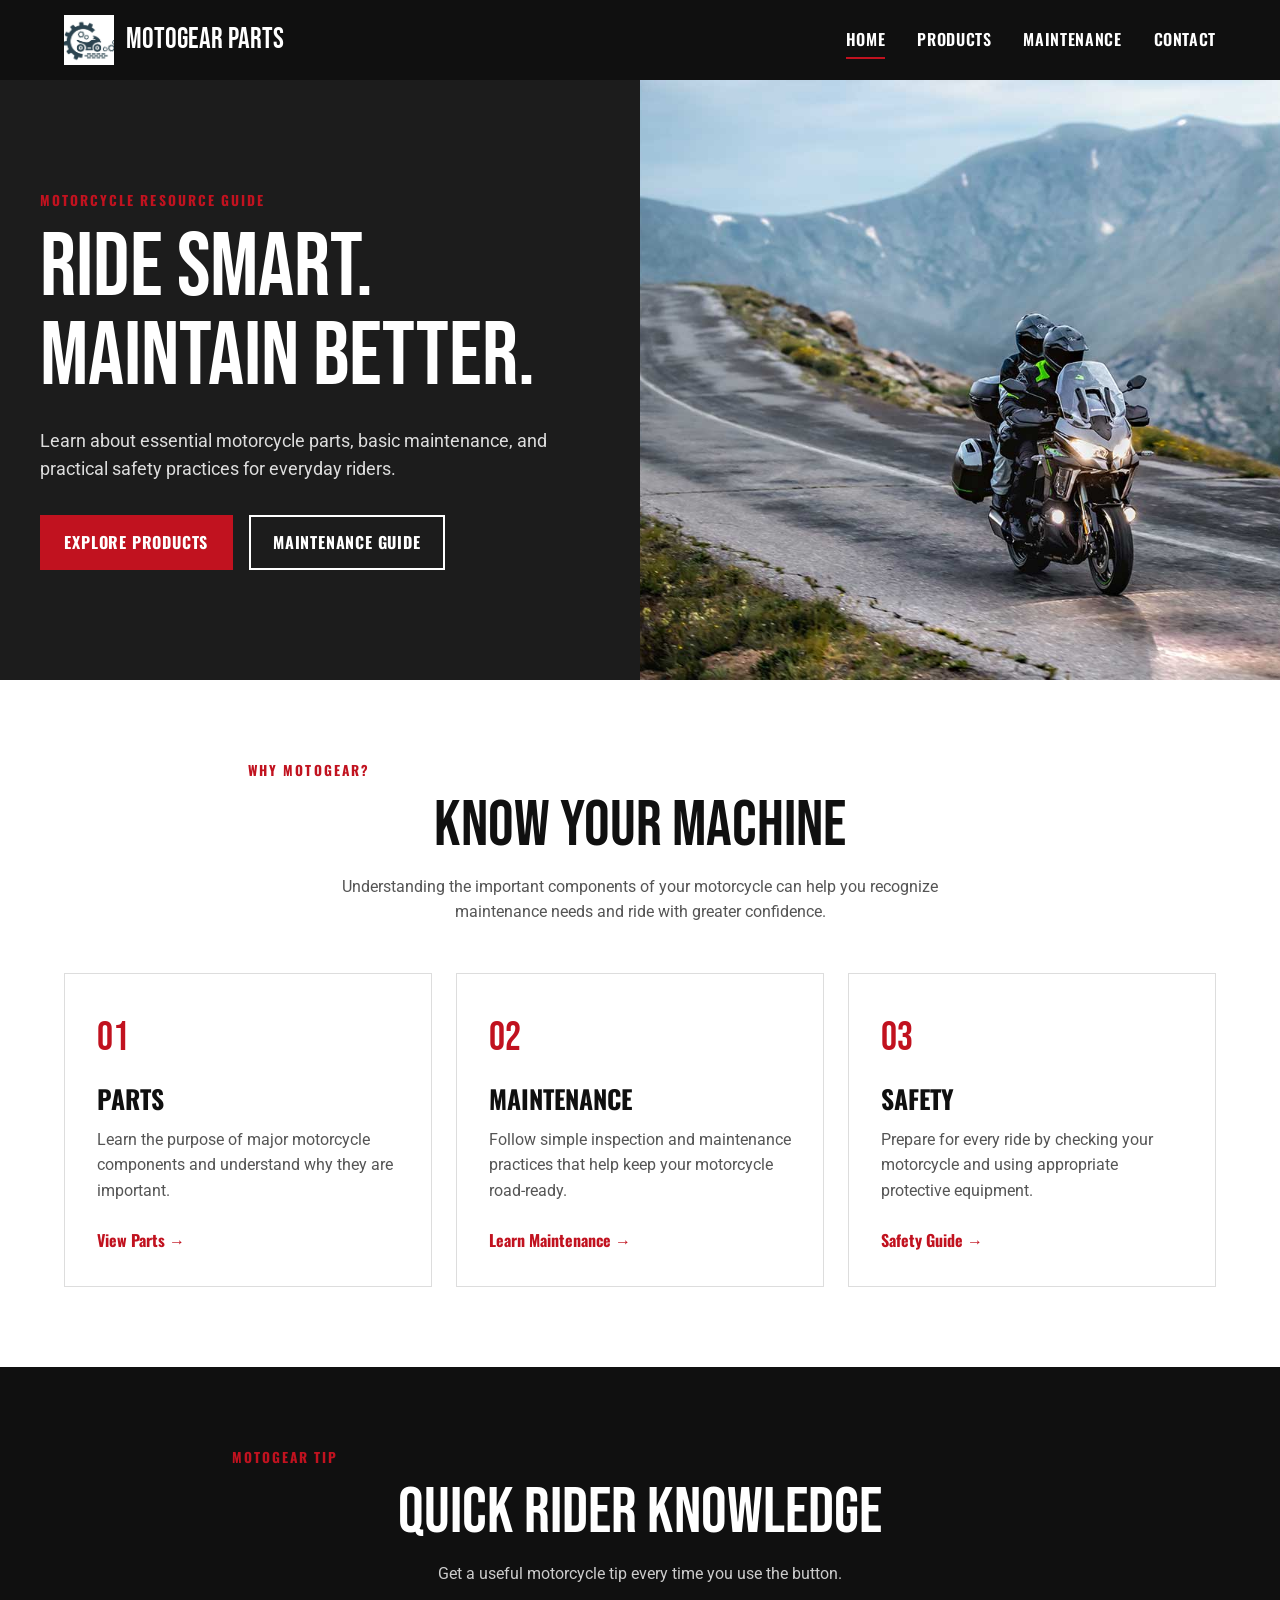
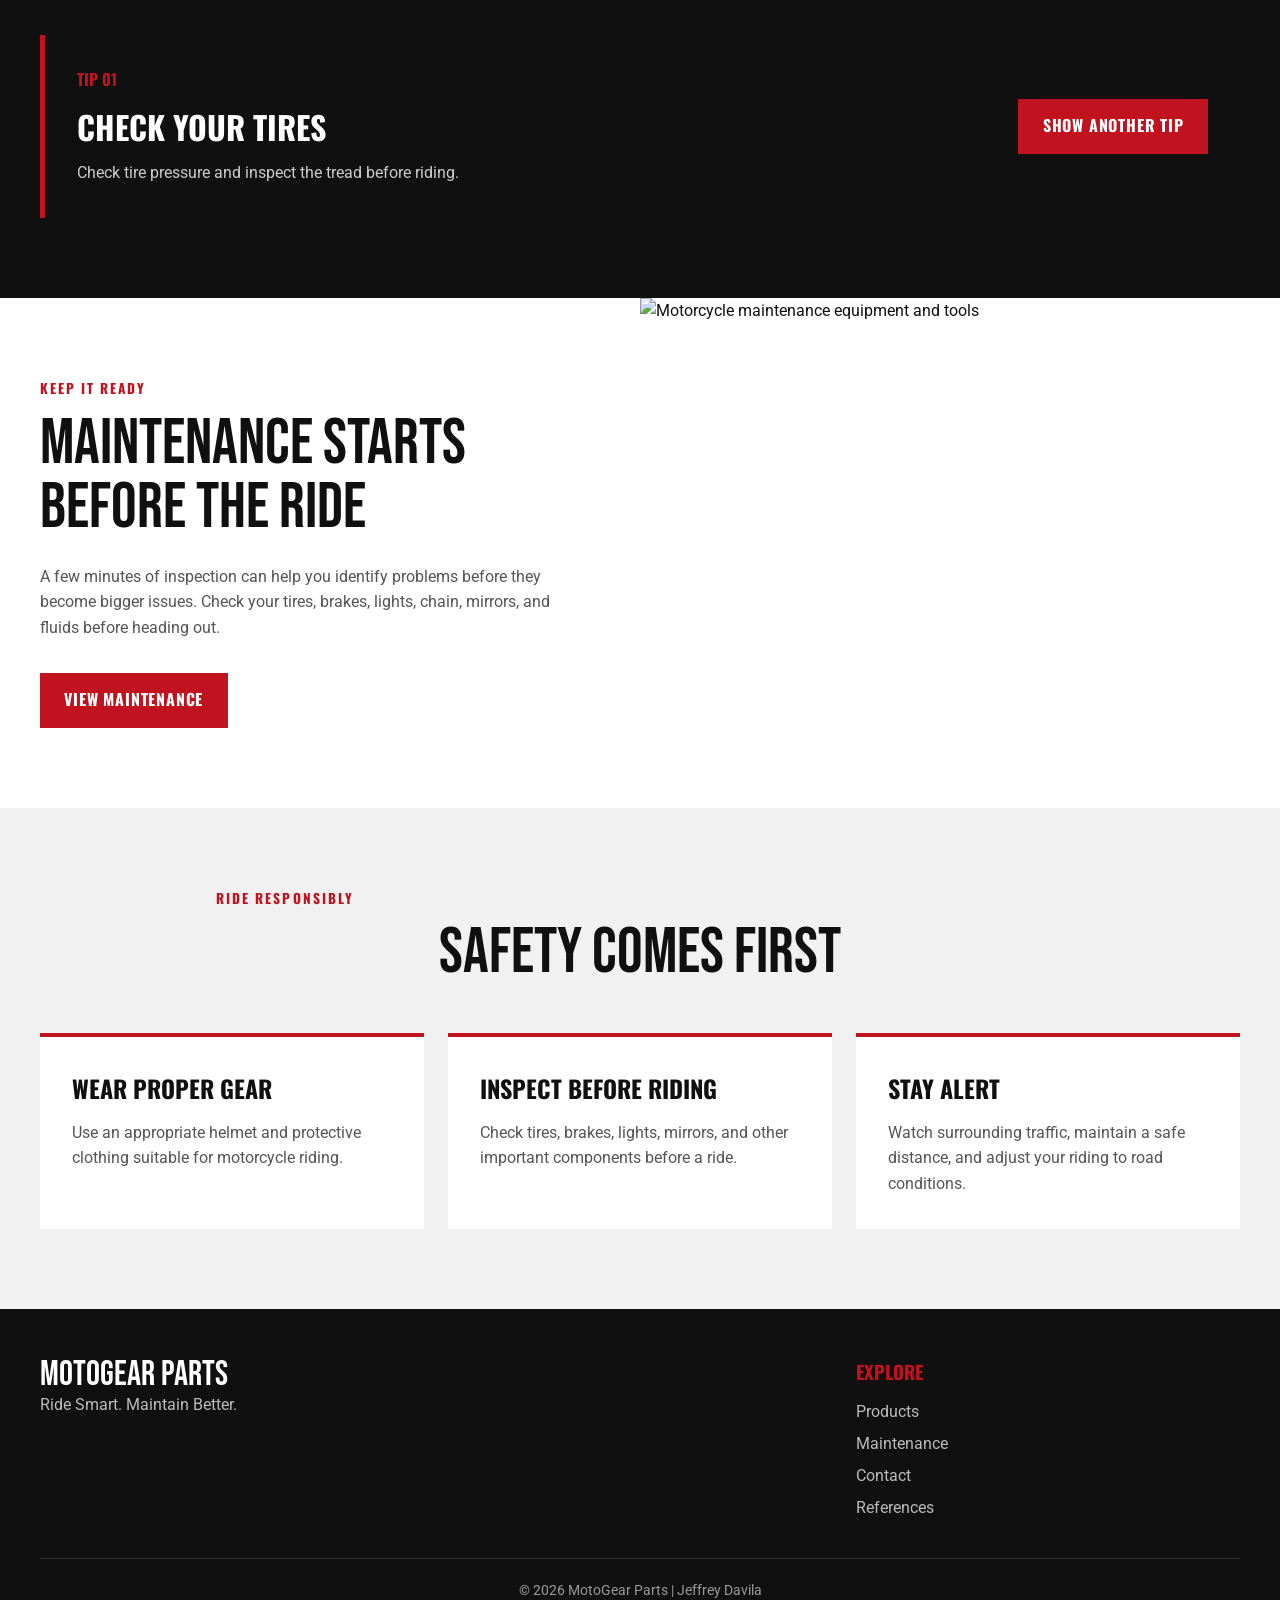
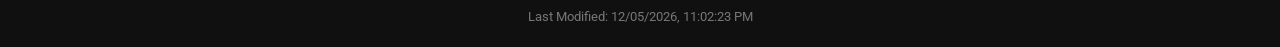
==== project/index.html @ 38df1558 "commit" ====
<!DOCTYPE html>
<html lang="en">
<head>
    <meta charset="UTF-8">
    <meta name="viewport" content="width=device-width, initial-scale=1.0">

    <title>MotoGear Parts | Motorcycle Parts & Maintenance</title>

    <meta name="author" content="Jeffrey Davila">
    <meta
        name="description"
        content="MotoGear Parts provides motorcycle parts information, maintenance guidance, and safety tips for everyday riders."
    >

    <link rel="preconnect" href="https://fonts.googleapis.com">
    <link rel="preconnect" href="https://fonts.gstatic.com" crossorigin>

    <link
        href="https://fonts.googleapis.com/css2?family=Bebas+Neue&family=Oswald:wght@400;500;600;700&family=Roboto:wght@400;500;700&display=swap"
        rel="stylesheet"
    >

    <link rel="stylesheet" href="styles/site.css">
    <script src="scripts/site.js" defer></script>
</head>

<body>

<header class="site-header">

    <div class="header-inner">

        <a class="brand" href="index.html">
            <img
                src="images/motogearlogo.jpg"
                alt="MotoGear Parts logo"
            >
            <span>MotoGear Parts</span>
        </a>

        <button
            class="menu-toggle"
            id="menu-toggle"
            type="button"
            aria-label="Open navigation menu"
            aria-expanded="false"
            aria-controls="main-menu"
        >
            ☰
        </button>

        <nav class="menu" id="main-menu" aria-label="Main navigation">
            <ul>
                <li><a class="active" href="index.html">Home</a></li>
                <li><a href="products.html">Products</a></li>
                <li><a href="maintenance.html">Maintenance</a></li>
                <li><a href="contact.html">Contact</a></li>
            </ul>
        </nav>

    </div>

</header>

<main>

    <section class="hero">

        <div class="hero-content">

            <p class="eyebrow">MOTORCYCLE RESOURCE GUIDE</p>

            <h1>Ride Smart.<br>Maintain Better.</h1>

            <p>
                Learn about essential motorcycle parts, basic maintenance,
                and practical safety practices for everyday riders.
            </p>

            <div class="hero-buttons">
                <a class="button" href="products.html">Explore Products</a>
                <a class="button button-outline" href="maintenance.html">
                    Maintenance Guide
                </a>
            </div>

        </div>

        <img
            class="hero-image"
            src="images/motorcycle-hero.webp"
            alt="Motorcycle ready for a road ride"
        >

    </section>

    <section class="section">

        <div class="section-heading">
            <p class="eyebrow">WHY MOTOGEAR?</p>
            <h2>Know Your Machine</h2>
            <p>
                Understanding the important components of your motorcycle
                can help you recognize maintenance needs and ride with
                greater confidence.
            </p>
        </div>

        <div class="feature-grid">

            <article class="feature-card">
                <div class="feature-number">01</div>
                <h3>Parts</h3>
                <p>
                    Learn the purpose of major motorcycle components
                    and understand why they are important.
                </p>
                <a href="products.html">View Parts →</a>
            </article>

            <article class="feature-card">
                <div class="feature-number">02</div>
                <h3>Maintenance</h3>
                <p>
                    Follow simple inspection and maintenance practices
                    that help keep your motorcycle road-ready.
                </p>
                <a href="maintenance.html">Learn Maintenance →</a>
            </article>

            <article class="feature-card">
                <div class="feature-number">03</div>
                <h3>Safety</h3>
                <p>
                    Prepare for every ride by checking your motorcycle
                    and using appropriate protective equipment.
                </p>
                <a href="maintenance.html">Safety Guide →</a>
            </article>

        </div>

    </section>

    <section class="dark-section">

        <div class="section-heading light-heading">
            <p class="eyebrow">MOTOGEAR TIP</p>
            <h2>Quick Rider Knowledge</h2>
            <p>
                Get a useful motorcycle tip every time you use the button.
            </p>
        </div>

        <div class="tip-box">

            <div>
                <span id="tip-number">TIP 01</span>
                <h3 id="tip-title">Check Your Tires</h3>
                <p id="tip-description">
                    Check tire pressure and inspect the tread before riding.
                </p>
            </div>

            <button class="button" id="next-tip" type="button">
                Show Another Tip
            </button>

        </div>

    </section>

    <section class="split-section">

        <div class="split-content">
            <p class="eyebrow">KEEP IT READY</p>

            <h2>Maintenance Starts Before the Ride</h2>

            <p>
                A few minutes of inspection can help you identify
                problems before they become bigger issues. Check your
                tires, brakes, lights, chain, mirrors, and fluids before
                heading out.
            </p>

            <a class="button" href="maintenance.html">
                View Maintenance
            </a>
        </div>

        <img
            src="images/maintenance.webp"
            alt="Motorcycle maintenance equipment and tools"
            loading="lazy"
        >

    </section>

    <section class="safety-section">

        <div class="section-heading">
            <p class="eyebrow">RIDE RESPONSIBLY</p>
            <h2>Safety Comes First</h2>
        </div>

        <div class="safety-grid">

            <article>
                <h3>Wear Proper Gear</h3>
                <p>
                    Use an appropriate helmet and protective clothing
                    suitable for motorcycle riding.
                </p>
            </article>

            <article>
                <h3>Inspect Before Riding</h3>
                <p>
                    Check tires, brakes, lights, mirrors, and other
                    important components before a ride.
                </p>
            </article>

            <article>
                <h3>Stay Alert</h3>
                <p>
                    Watch surrounding traffic, maintain a safe distance,
                    and adjust your riding to road conditions.
                </p>
            </article>

        </div>

    </section>

</main>

<footer class="site-footer">

    <div class="footer-inner">

        <div>
            <h2>MotoGear Parts</h2>
            <p>Ride Smart. Maintain Better.</p>
        </div>

        <div>
            <h3>Explore</h3>
            <a href="products.html">Products</a>
            <a href="maintenance.html">Maintenance</a>
            <a href="contact.html">Contact</a>
            <a href="references.html">References</a>
        </div>

    </div>

    <div class="footer-bottom">
        <p>
            &copy; <span id="current-year"></span> MotoGear Parts |
            Jeffrey Davila
        </p>

        <p id="last-modified"></p>
    </div>

</footer>

</body>
</html>
---- project/styles/site.css ----
:root {
    --primary-color: #c1121f;
    --primary-dark: #8d0d16;
    --dark-color: #101010;
    --dark-gray: #1c1c1c;
    --medium-gray: #555555;
    --light-gray: #f1f1f1;
    --border-color: #dddddd;
    --white: #ffffff;

    --heading-font: "Bebas Neue", sans-serif;
    --subheading-font: "Oswald", sans-serif;
    --body-font: "Roboto", sans-serif;

    --max-width: 1200px;
    --section-padding: 5rem 1.5rem;
    --shadow: 0 8px 25px rgba(0, 0, 0, 0.08);
}

/* =========================
   RESET
========================= */

* {
    box-sizing: border-box;
    margin: 0;
    padding: 0;
}

html {
    scroll-behavior: smooth;
}

body {
    background: var(--white);
    color: var(--dark-color);
    font-family: var(--body-font);
    line-height: 1.6;
}

img {
    display: block;
    max-width: 100%;
}

a {
    color: inherit;
}

button,
input,
select,
textarea {
    font: inherit;
}

/* =========================
   TYPOGRAPHY
========================= */

h1,
h2 {
    font-family: var(--heading-font);
    font-weight: 400;
    line-height: 1;
    text-transform: uppercase;
}

h3,
h4 {
    font-family: var(--subheading-font);
}

p {
    max-width: 70ch;
}

.eyebrow {
    color: var(--primary-color);
    font-family: var(--subheading-font);
    font-size: 0.85rem;
    font-weight: 700;
    letter-spacing: 0.15em;
    margin-bottom: 0.75rem;
    text-transform: uppercase;
}

/* =========================
   HEADER
========================= */

.site-header {
    background: var(--dark-color);
    color: var(--white);
    position: sticky;
    top: 0;
    z-index: 1000;
}

.header-inner {
    align-items: center;
    display: flex;
    justify-content: space-between;
    margin: 0 auto;
    max-width: var(--max-width);
    min-height: 80px;
    padding: 0 1.5rem;
}

.brand {
    align-items: center;
    display: flex;
    font-family: var(--heading-font);
    font-size: 1.8rem;
    gap: 0.75rem;
    text-decoration: none;
    text-transform: uppercase;
}

.brand img {
    height: 50px;
    object-fit: cover;
    width: 50px;
}

.menu ul {
    display: flex;
    gap: 2rem;
    list-style: none;
}

.menu a {
    color: var(--white);
    font-family: var(--subheading-font);
    font-weight: 600;
    letter-spacing: 0.04em;
    padding: 0.5rem 0;
    position: relative;
    text-decoration: none;
    text-transform: uppercase;
}

.menu a::after {
    background: var(--primary-color);
    bottom: 0;
    content: "";
    height: 2px;
    left: 0;
    position: absolute;
    transform: scaleX(0);
    transform-origin: left;
    transition: transform 0.25s ease;
    width: 100%;
}

.menu a:hover::after,
.menu a.active::after {
    transform: scaleX(1);
}

.menu-toggle {
    background: transparent;
    border: 0;
    color: var(--white);
    cursor: pointer;
    display: none;
    font-size: 1.8rem;
}

/* =========================
   BUTTONS
========================= */

.button {
    background: var(--primary-color);
    border: 2px solid var(--primary-color);
    color: var(--white);
    cursor: pointer;
    display: inline-block;
    font-family: var(--subheading-font);
    font-weight: 700;
    letter-spacing: 0.05em;
    padding: 0.8rem 1.4rem;
    text-decoration: none;
    text-transform: uppercase;
    transition:
        background-color 0.2s ease,
        border-color 0.2s ease,
        transform 0.2s ease;
}

.button:hover {
    background: var(--primary-dark);
    border-color: var(--primary-dark);
    transform: translateY(-2px);
}

.button-outline {
    background: transparent;
    border-color: var(--white);
}

.button-outline:hover {
    background: var(--white);
    color: var(--dark-color);
}

.text-button {
    background: transparent;
    border: 0;
    color: var(--white);
    cursor: pointer;
    display: block;
    font-family: var(--subheading-font);
    font-weight: 700;
    margin-top: 1rem;
    text-decoration: underline;
}

/* =========================
   HERO
========================= */

.hero {
    align-items: center;
    background: var(--dark-gray);
    color: var(--white);
    display: grid;
    grid-template-columns: 1fr 1fr;
    min-height: 600px;
}

.hero-content {
    max-width: 650px;
    padding: 5rem max(1.5rem, calc((100vw - 1200px) / 2));
    padding-right: 3rem;
}

.hero h1 {
    font-size: clamp(3.5rem, 7vw, 6.5rem);
    margin-bottom: 1.5rem;
}

.hero-content>p:not(.eyebrow) {
    color: #dddddd;
    font-size: 1.1rem;
    margin-bottom: 2rem;
}

.hero-image {
    height: 600px;
    object-fit: cover;
    width: 100%;
}

.hero-buttons {
    display: flex;
    flex-wrap: wrap;
    gap: 1rem;
}

/* =========================
   SECTIONS
========================= */

.section {
    margin: 0 auto;
    max-width: var(--max-width);
    padding: var(--section-padding);
}

.section-heading {
    margin-bottom: 3rem;
    text-align: center;
}

.section-heading h2 {
    font-size: clamp(2.5rem, 5vw, 4rem);
    margin-bottom: 1rem;
}

.section-heading p:not(.eyebrow) {
    color: var(--medium-gray);
    margin-left: auto;
    margin-right: auto;
}

.light-heading h2 {
    color: var(--white);
}

.light-heading p:not(.eyebrow) {
    color: #cccccc;
}

/* =========================
   FEATURE CARDS
========================= */

.feature-grid {
    display: grid;
    gap: 1.5rem;
    grid-template-columns: repeat(3, 1fr);
}

.feature-card {
    border: 1px solid var(--border-color);
    padding: 2rem;
    transition:
        box-shadow 0.2s ease,
        transform 0.2s ease;
}

.feature-card:hover {
    box-shadow: var(--shadow);
    transform: translateY(-5px);
}

.feature-number {
    color: var(--primary-color);
    font-family: var(--heading-font);
    font-size: 2.5rem;
}

.feature-card h3 {
    font-size: 1.6rem;
    margin: 0.5rem 0;
    text-transform: uppercase;
}

.feature-card p {
    color: var(--medium-gray);
    margin-bottom: 1.5rem;
}

.feature-card a {
    color: var(--primary-color);
    font-family: var(--subheading-font);
    font-weight: 700;
    text-decoration: none;
}

/* =========================
   DARK SECTIONS
========================= */

.dark-section,
.checklist-section {
    background: var(--dark-color);
    color: var(--white);
    padding: var(--section-padding);
}

.dark-section>*,
.checklist-section>* {
    margin-left: auto;
    margin-right: auto;
    max-width: var(--max-width);
}

.tip-box {
    align-items: center;
    border-left: 5px solid var(--primary-color);
    display: flex;
    gap: 2rem;
    justify-content: space-between;
    padding: 2rem;
}

.tip-box span {
    color: var(--primary-color);
    font-family: var(--subheading-font);
    font-weight: 700;
}

.tip-box h3 {
    font-size: 2rem;
    margin: 0.5rem 0;
    text-transform: uppercase;
}

.tip-box p {
    color: #cccccc;
}

/* =========================
   SPLIT SECTION
========================= */

.split-section {
    align-items: stretch;
    display: grid;
    grid-template-columns: 1fr 1fr;
}

.split-content {
    padding: 5rem max(1.5rem, calc((100vw - 1200px) / 2));
    padding-right: 4rem;
}

.split-content h2 {
    font-size: clamp(2.5rem, 5vw, 4rem);
    margin-bottom: 1.5rem;
}

.split-content p:not(.eyebrow) {
    color: var(--medium-gray);
    margin-bottom: 2rem;
}

.split-section img {
    height: 100%;
    min-height: 450px;
    object-fit: cover;
    width: 100%;
}

/* =========================
   SAFETY
========================= */

.safety-section {
    background: var(--light-gray);
    padding: var(--section-padding);
}

.safety-section>* {
    margin-left: auto;
    margin-right: auto;
    max-width: var(--max-width);
}

.safety-grid {
    display: grid;
    gap: 1.5rem;
    grid-template-columns: repeat(3, 1fr);
}

.safety-grid article {
    background: var(--white);
    border-top: 4px solid var(--primary-color);
    padding: 2rem;
}

.safety-grid h3 {
    font-size: 1.5rem;
    margin-bottom: 0.75rem;
    text-transform: uppercase;
}

.safety-grid p {
    color: var(--medium-gray);
}

/* =========================
   PAGE BANNER
========================= */

.page-banner {
    background: var(--dark-gray);
    color: var(--white);
    padding: 6rem 1.5rem;
    text-align: center;
}

.page-banner h1 {
    font-size: clamp(3rem, 7vw, 5.5rem);
    margin-bottom: 1rem;
}

.page-banner>p:last-child {
    color: #cccccc;
    margin-left: auto;
    margin-right: auto;
}

/* =========================
   PRODUCTS
========================= */

.product-grid {
    display: grid;
    gap: 2rem;
    grid-template-columns: repeat(2, 1fr);
}

.product-card {
    background: var(--white);
    border: 1px solid var(--border-color);
    box-shadow: var(--shadow);
    overflow: hidden;
}

.product-card img {
    aspect-ratio: 16 / 9;
    object-fit: cover;
    width: 100%;
}

.product-card-content {
    padding: 2rem;
}

.product-label {
    color: var(--primary-color);
    font-family: var(--heading-font);
    font-size: 2rem;
}

.product-card h2 {
    font-size: 2.3rem;
    margin: 0.4rem 0 1rem;
}

.product-card h3 {
    margin-top: 1.5rem;
    text-transform: uppercase;
}

.product-card p {
    color: var(--medium-gray);
}
.product-card:hover  img {
    transform: scale(1.05);
    transition: transform 0.3s ease;

}

/* =========================
   MAINTENANCE
========================= */

.maintenance-grid {
    display: grid;
    gap: 1.5rem;
    grid-template-columns: repeat(3, 1fr);
}

.maintenance-card {
    border: 1px solid var(--border-color);
    padding: 2rem;
}

.maintenance-card>span {
    color: var(--primary-color);
    font-family: var(--heading-font);
    font-size: 2.5rem;
}

.maintenance-card h2 {
    font-size: 2rem;
    margin: 0.5rem 0 1rem;
}

.maintenance-card p {
    color: var(--medium-gray);
}

/* =========================
   CHECKLIST
========================= */

.checklist-box {
    display: grid;
    gap: 3rem;
    grid-template-columns: 1fr 1fr;
}

.checklist-items {
    display: grid;
    gap: 0.8rem;
}

.check-item {
    align-items: center;
    border: 1px solid #444444;
    cursor: pointer;
    display: flex;
    gap: 1rem;
    padding: 1rem;
}

.check-item input {
    accent-color: var(--primary-color);
    height: 20px;
    width: 20px;
}

.check-item:has(input:checked) {
    border-color: var(--primary-color);
}

.checklist-result {
    align-self: start;
    border: 1px solid #444444;
    padding: 2rem;
}

#checklist-status {
    font-family: var(--subheading-font);
    font-size: 1.2rem;
    font-weight: 700;
}

#checklist-message {
    color: #cccccc;
    margin: 1rem 0 1.5rem;
}

.progress-bar {
    background: #444444;
    height: 10px;
    margin-top: 1rem;
    overflow: hidden;
}

#progress-fill {
    background: var(--primary-color);
    height: 100%;
    transition: width 0.3s ease;
    width: 0;
}

/* =========================
   FORM
========================= */

.form-section {
    display: grid;
    gap: 4rem;
    grid-template-columns: 0.8fr 1.2fr;
    margin: 0 auto;
    max-width: var(--max-width);
    padding: var(--section-padding);
}

.form-intro h2 {
    font-size: clamp(2.5rem, 5vw, 4rem);
    margin-bottom: 1.5rem;
}

.form-intro>p:not(.eyebrow) {
    color: var(--medium-gray);
}

.contact-detail {
    border-left: 4px solid var(--primary-color);
    margin-top: 2rem;
    padding-left: 1.5rem;
}

.contact-detail h3 {
    text-transform: uppercase;
}

.contact-form {
    background: var(--light-gray);
    padding: 2rem;
}

.form-group {
    margin-bottom: 1.5rem;
}

.form-group label,
.rating-fieldset legend {
    display: block;
    font-family: var(--subheading-font);
    font-weight: 700;
    margin-bottom: 0.5rem;
    text-transform: uppercase;
}

.form-group input,
.form-group select,
.form-group textarea {
    background: var(--white);
    border: 1px solid #bbbbbb;
    border-radius: 0;
    padding: 0.8rem;
    width: 100%;
}

.form-group textarea {
    min-height: 150px;
    resize: vertical;
}

.rating-fieldset {
    border: 0;
    margin-bottom: 1.5rem;
}

.rating-options {
    display: flex;
    gap: 1.2rem;
}

.rating-options label {
    align-items: center;
    display: flex;
    gap: 0.35rem;
}

.form-note {
    color: var(--medium-gray);
    font-size: 0.85rem;
    margin-top: 1rem;
}

/* =========================
   FOOTER
========================= */

.site-footer {
    background: var(--dark-color);
    color: var(--white);
    padding: 3rem 1.5rem 1rem;
}

.footer-inner {
    display: grid;
    gap: 3rem;
    grid-template-columns: 2fr 1fr;
    margin: 0 auto;
    max-width: var(--max-width);
}

.footer-inner h2 {
    font-size: 2.2rem;
}

.footer-inner h3 {
    color: var(--primary-color);
    margin-bottom: 0.75rem;
    text-transform: uppercase;
}

.footer-inner p {
    color: #bbbbbb;
}

.footer-inner a {
    color: #bbbbbb;
    display: block;
    margin-bottom: 0.4rem;
    text-decoration: none;
}

.footer-inner a:hover {
    color: var(--white);
}

.footer-bottom {
    border-top: 1px solid #333333;
    margin: 2rem auto 0;
    max-width: var(--max-width);
    padding-top: 1rem;
    text-align: center;
}

.footer-bottom p {
    color: #999999;
    font-size: 0.9rem;
    margin: 0.25rem auto;
}

#last-modified {
    color: #777777;
    font-size: 0.8rem;
}

/* =========================
   RESPONSIVE
========================= */

@media screen and (max-width: 900px) {

    .hero {
        grid-template-columns: 1fr;
    }

    .hero-content {
        max-width: none;
        padding: 5rem 1.5rem;
    }

    .hero-image {
        height: 450px;
    }

    .feature-grid,
    .safety-grid,
    .maintenance-grid {
        grid-template-columns: repeat(2, 1fr);
    }

    .split-section,
    .form-section {
        grid-template-columns: 1fr;
    }

    .split-content {
        padding: 4rem 1.5rem;
    }

    .split-section img {
        min-height: 350px;
    }

    .checklist-box {
        grid-template-columns: 1fr;
    }

}

@media screen and (max-width: 700px) {

    .header-inner {
        min-height: 70px;
    }

    .menu-toggle {
        display: block;
    }

    .menu {
        background: var(--dark-color);
        display: none;
        left: 0;
        position: absolute;
        top: 70px;
        width: 100%;
    }

    .menu.open {
        display: block;
    }

    .menu ul {
        display: flex;
        flex-direction: column;
        gap: 0;
    }

    .menu li {
        border-top: 1px solid #333333;
    }

    .menu a {
        display: block;
        padding: 1rem 1.5rem;
    }

    .menu a::after {
        display: none;
    }

    .brand {
        font-size: 1.5rem;
    }

    .brand img {
        height: 42px;
        width: 42px;
    }

    .hero-content {
        padding: 4rem 1.25rem;
    }

    .hero h1 {
        font-size: clamp(3rem, 16vw, 5rem);
    }

    .hero-image {
        height: 350px;
    }

    .section,
    .safety-section,
    .dark-section,
    .checklist-section {
        padding: 4rem 1.25rem;
    }

    .feature-grid,
    .product-grid,
    .safety-grid,
    .maintenance-grid {
        grid-template-columns: 1fr;
    }

    .tip-box {
        align-items: flex-start;
        flex-direction: column;
    }

    .footer-inner {
        grid-template-columns: 1fr;
    }

    .rating-options {
        flex-wrap: wrap;
    }

}

@media screen and (max-width: 450px) {

    .hero-buttons {
        align-items: stretch;
        flex-direction: column;
    }

    .hero-buttons .button {
        text-align: center;
        width: 100%;
    }

    .contact-form {
        padding: 1.25rem;
    }

}
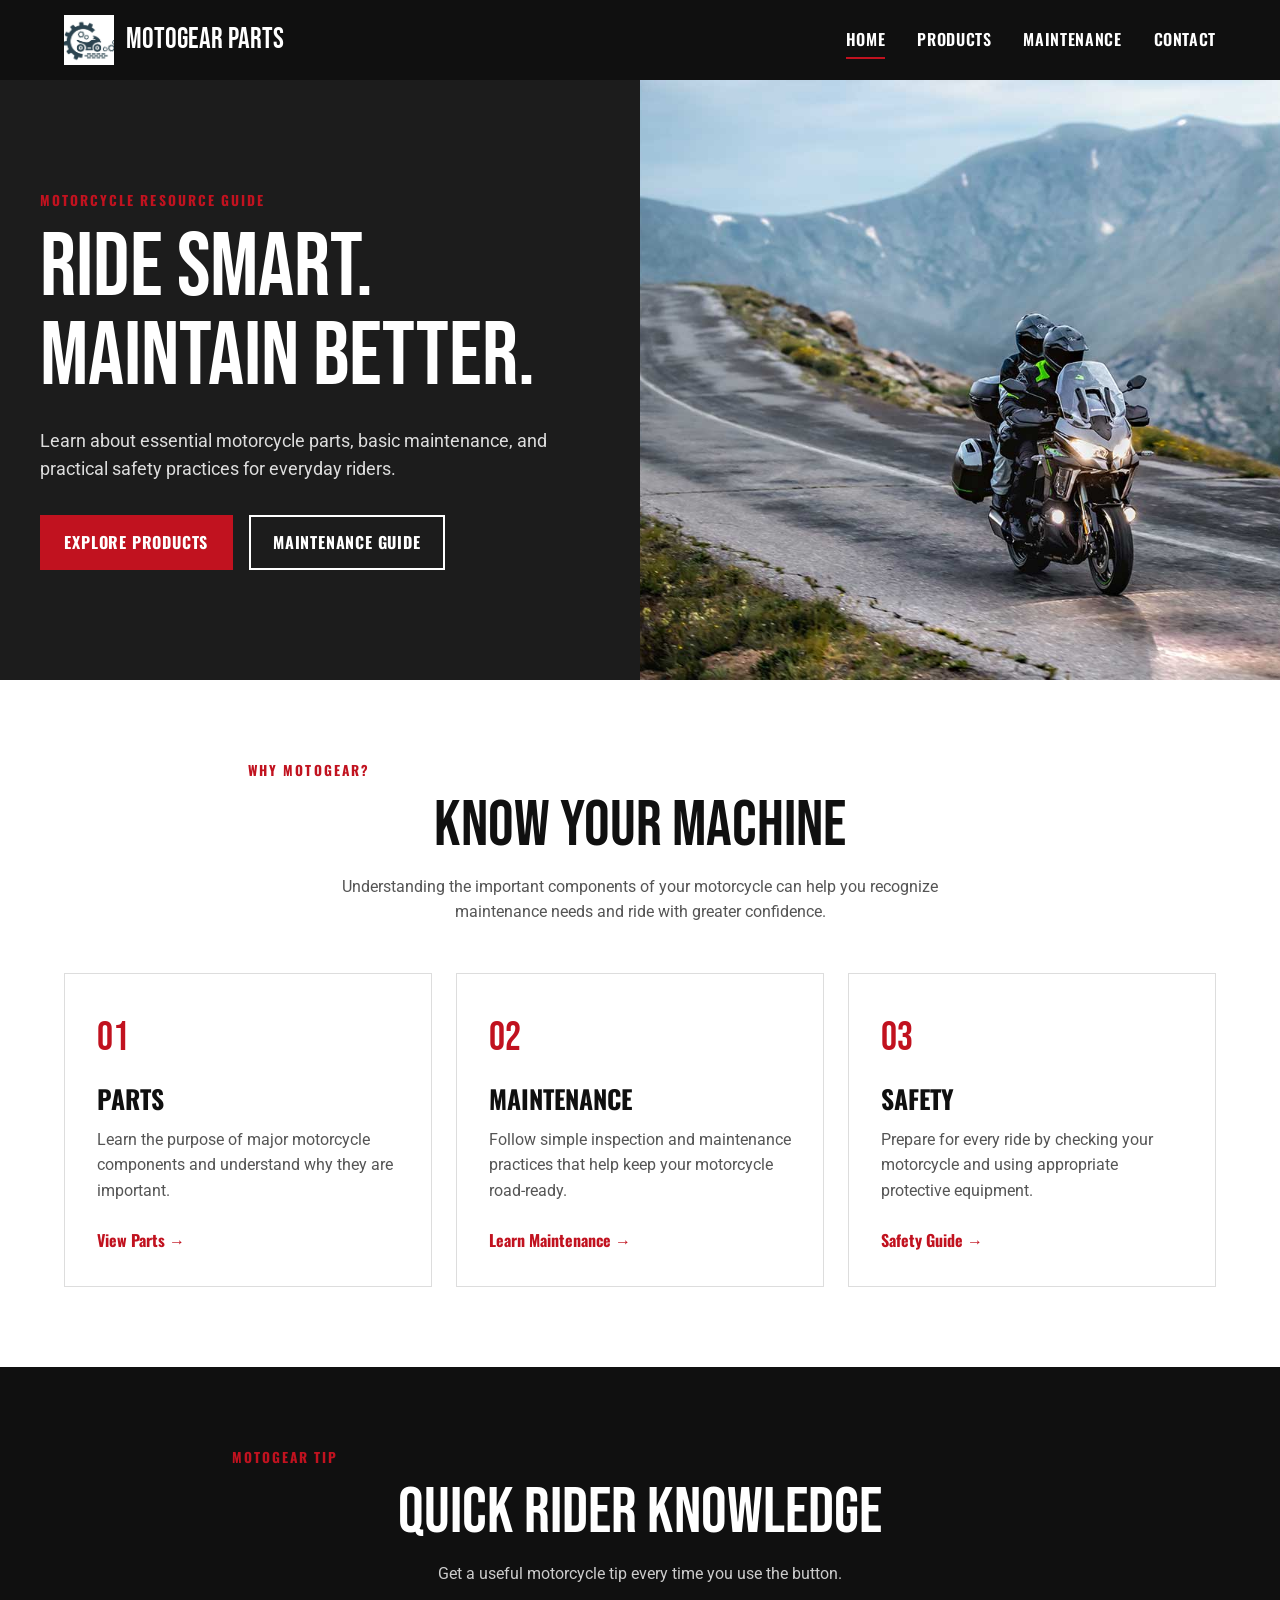
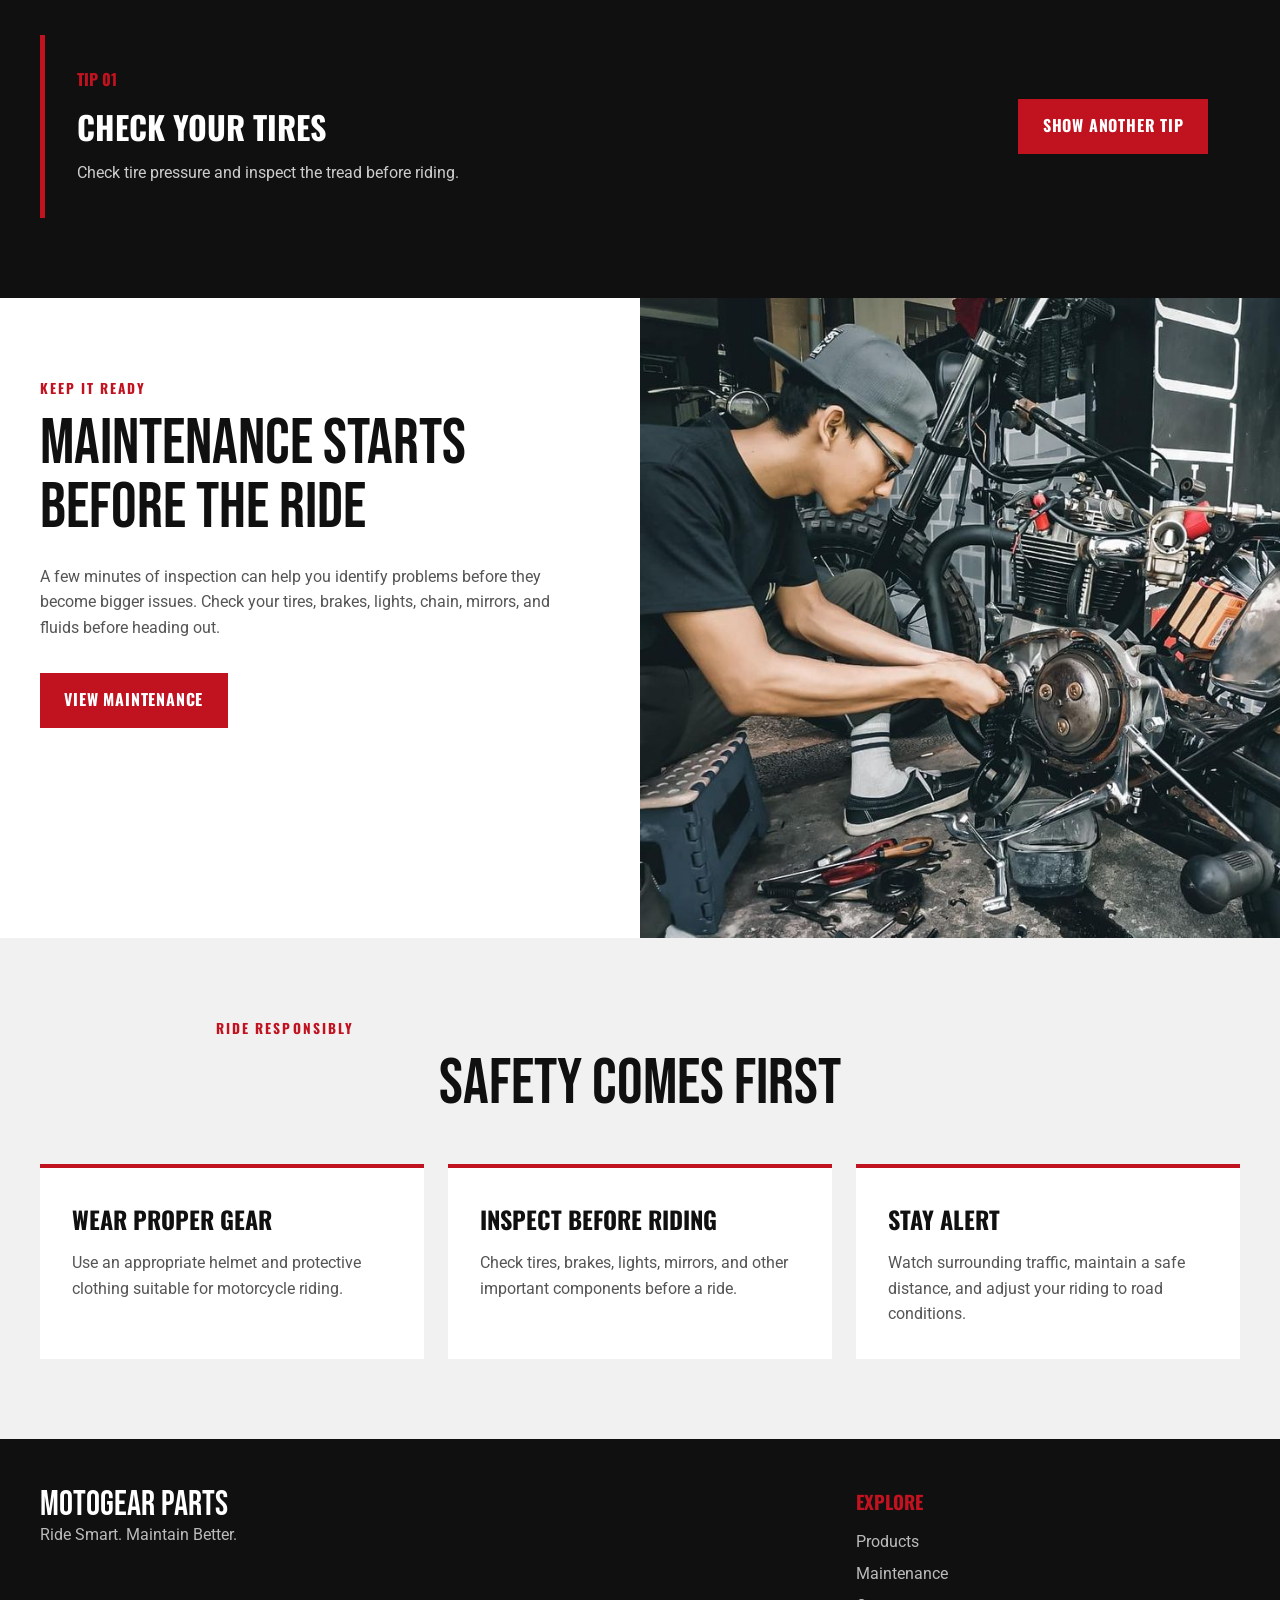
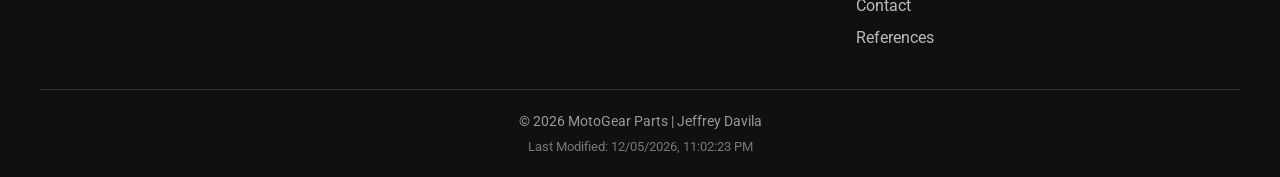
==== commit b084797b: "commit" ====
--- a/project/index.html
+++ b/project/index.html
@@ -1,5 +1,6 @@
 <!DOCTYPE html>
 <html lang="en">
+
 <head>
     <meta charset="UTF-8">
     <meta name="viewport" content="width=device-width, initial-scale=1.0">
@@ -7,18 +8,15 @@
     <title>MotoGear Parts | Motorcycle Parts & Maintenance</title>
 
     <meta name="author" content="Jeffrey Davila">
-    <meta
-        name="description"
-        content="MotoGear Parts provides motorcycle parts information, maintenance guidance, and safety tips for everyday riders."
-    >
+    <meta name="description"
+        content="MotoGear Parts provides motorcycle parts information, maintenance guidance, and safety tips for everyday riders.">
 
     <link rel="preconnect" href="https://fonts.googleapis.com">
     <link rel="preconnect" href="https://fonts.gstatic.com" crossorigin>
 
     <link
         href="https://fonts.googleapis.com/css2?family=Bebas+Neue&family=Oswald:wght@400;500;600;700&family=Roboto:wght@400;500;700&display=swap"
-        rel="stylesheet"
-    >
+        rel="stylesheet">
 
     <link rel="stylesheet" href="styles/site.css">
     <script src="scripts/site.js" defer></script>
@@ -26,245 +24,229 @@
 
 <body>
 
-<header class="site-header">
-
-    <div class="header-inner">
-
-        <a class="brand" href="index.html">
-            <img
-                src="images/motogearlogo.jpg"
-                alt="MotoGear Parts logo"
-            >
-            <span>MotoGear Parts</span>
-        </a>
-
-        <button
-            class="menu-toggle"
-            id="menu-toggle"
-            type="button"
-            aria-label="Open navigation menu"
-            aria-expanded="false"
-            aria-controls="main-menu"
-        >
-            ☰
-        </button>
-
-        <nav class="menu" id="main-menu" aria-label="Main navigation">
-            <ul>
-                <li><a class="active" href="index.html">Home</a></li>
-                <li><a href="products.html">Products</a></li>
-                <li><a href="maintenance.html">Maintenance</a></li>
-                <li><a href="contact.html">Contact</a></li>
-            </ul>
-        </nav>
-
-    </div>
-
-</header>
-
-<main>
-
-    <section class="hero">
-
-        <div class="hero-content">
-
-            <p class="eyebrow">MOTORCYCLE RESOURCE GUIDE</p>
-
-            <h1>Ride Smart.<br>Maintain Better.</h1>
-
+    <header class="site-header">
+
+        <div class="header-inner">
+
+            <a class="brand" href="index.html">
+                <img src="images/motogearlogo.jpg" alt="MotoGear Parts logo">
+                <span>MotoGear Parts</span>
+            </a>
+
+            <button class="menu-toggle" id="menu-toggle" type="button" aria-label="Open navigation menu"
+                aria-expanded="false" aria-controls="main-menu">
+                ☰
+            </button>
+
+            <nav class="menu" id="main-menu" aria-label="Main navigation">
+                <ul>
+                    <li><a class="active" href="index.html">Home</a></li>
+                    <li><a href="products.html">Products</a></li>
+                    <li><a href="maintenance.html">Maintenance</a></li>
+                    <li><a href="contact.html">Contact</a></li>
+                </ul>
+            </nav>
+
+        </div>
+
+    </header>
+
+    <main>
+
+        <section class="hero">
+
+            <div class="hero-content">
+
+                <p class="eyebrow">MOTORCYCLE RESOURCE GUIDE</p>
+
+                <h1>Ride Smart.<br>Maintain Better.</h1>
+
+                <p>
+                    Learn about essential motorcycle parts, basic maintenance,
+                    and practical safety practices for everyday riders.
+                </p>
+
+                <div class="hero-buttons">
+                    <a class="button" href="products.html">Explore Products</a>
+                    <a class="button button-outline" href="maintenance.html">
+                        Maintenance Guide
+                    </a>
+                </div>
+
+            </div>
+
+            <img class="hero-image" src="images/motorcycle-hero.webp" alt="Motorcycle ready for a road ride">
+
+        </section>
+
+        <section class="section">
+
+            <div class="section-heading">
+                <p class="eyebrow">WHY MOTOGEAR?</p>
+                <h2>Know Your Machine</h2>
+                <p>
+                    Understanding the important components of your motorcycle
+                    can help you recognize maintenance needs and ride with
+                    greater confidence.
+                </p>
+            </div>
+
+            <div class="feature-grid">
+
+                <article class="feature-card">
+                    <div class="feature-number">01</div>
+                    <h3>Parts</h3>
+                    <p>
+                        Learn the purpose of major motorcycle components
+                        and understand why they are important.
+                    </p>
+                    <a href="products.html">View Parts →</a>
+                </article>
+
+                <article class="feature-card">
+                    <div class="feature-number">02</div>
+                    <h3>Maintenance</h3>
+                    <p>
+                        Follow simple inspection and maintenance practices
+                        that help keep your motorcycle road-ready.
+                    </p>
+                    <a href="maintenance.html">Learn Maintenance →</a>
+                </article>
+
+                <article class="feature-card">
+                    <div class="feature-number">03</div>
+                    <h3>Safety</h3>
+                    <p>
+                        Prepare for every ride by checking your motorcycle
+                        and using appropriate protective equipment.
+                    </p>
+                    <a href="maintenance.html">Safety Guide →</a>
+                </article>
+
+            </div>
+
+        </section>
+
+        <section class="dark-section">
+
+            <div class="section-heading light-heading">
+                <p class="eyebrow">MOTOGEAR TIP</p>
+                <h2>Quick Rider Knowledge</h2>
+                <p>
+                    Get a useful motorcycle tip every time you use the button.
+                </p>
+            </div>
+
+            <div class="tip-box">
+
+                <div>
+                    <span id="tip-number">TIP 01</span>
+                    <h3 id="tip-title">Check Your Tires</h3>
+                    <p id="tip-description">
+                        Check tire pressure and inspect the tread before riding.
+                    </p>
+                </div>
+
+                <button class="button" id="next-tip" type="button">
+                    Show Another Tip
+                </button>
+
+            </div>
+
+        </section>
+
+        <section class="split-section">
+
+            <div class="split-content">
+                <p class="eyebrow">KEEP IT READY</p>
+
+                <h2>Maintenance Starts Before the Ride</h2>
+
+                <p>
+                    A few minutes of inspection can help you identify
+                    problems before they become bigger issues. Check your
+                    tires, brakes, lights, chain, mirrors, and fluids before
+                    heading out.
+                </p>
+
+                <a class="button" href="maintenance.html">
+                    View Maintenance
+                </a>
+            </div>
+
+            <img src="images/maintenance.webp" alt="Motorcycle maintenance equipment and tools" loading="lazy">
+
+        </section>
+
+        <section class="safety-section">
+
+            <div class="section-heading">
+                <p class="eyebrow">RIDE RESPONSIBLY</p>
+                <h2>Safety Comes First</h2>
+            </div>
+
+            <div class="safety-grid">
+
+                <article>
+                    <h3>Wear Proper Gear</h3>
+                    <p>
+                        Use an appropriate helmet and protective clothing
+                        suitable for motorcycle riding.
+                    </p>
+                </article>
+
+                <article>
+                    <h3>Inspect Before Riding</h3>
+                    <p>
+                        Check tires, brakes, lights, mirrors, and other
+                        important components before a ride.
+                    </p>
+                </article>
+
+                <article>
+                    <h3>Stay Alert</h3>
+                    <p>
+                        Watch surrounding traffic, maintain a safe distance,
+                        and adjust your riding to road conditions.
+                    </p>
+                </article>
+
+            </div>
+
+        </section>
+
+    </main>
+
+    <footer class="site-footer">
+
+        <div class="footer-inner">
+
+            <div>
+                <h2>MotoGear Parts</h2>
+                <p>Ride Smart. Maintain Better.</p>
+            </div>
+
+            <div>
+                <h3>Explore</h3>
+                <a href="products.html">Products</a>
+                <a href="maintenance.html">Maintenance</a>
+                <a href="contact.html">Contact</a>
+                <a href="references.html">References</a>
+            </div>
+
+        </div>
+
+        <div class="footer-bottom">
             <p>
-                Learn about essential motorcycle parts, basic maintenance,
-                and practical safety practices for everyday riders.
+                &copy; <span id="current-year"></span> MotoGear Parts |
+                Jeffrey Davila
             </p>
 
-            <div class="hero-buttons">
-                <a class="button" href="products.html">Explore Products</a>
-                <a class="button button-outline" href="maintenance.html">
-                    Maintenance Guide
-                </a>
-            </div>
-
+            <p id="last-modified"></p>
         </div>
 
-        <img
-            class="hero-image"
-            src="images/motorcycle-hero.webp"
-            alt="Motorcycle ready for a road ride"
-        >
-
-    </section>
-
-    <section class="section">
-
-        <div class="section-heading">
-            <p class="eyebrow">WHY MOTOGEAR?</p>
-            <h2>Know Your Machine</h2>
-            <p>
-                Understanding the important components of your motorcycle
-                can help you recognize maintenance needs and ride with
-                greater confidence.
-            </p>
-        </div>
-
-        <div class="feature-grid">
-
-            <article class="feature-card">
-                <div class="feature-number">01</div>
-                <h3>Parts</h3>
-                <p>
-                    Learn the purpose of major motorcycle components
-                    and understand why they are important.
-                </p>
-                <a href="products.html">View Parts →</a>
-            </article>
-
-            <article class="feature-card">
-                <div class="feature-number">02</div>
-                <h3>Maintenance</h3>
-                <p>
-                    Follow simple inspection and maintenance practices
-                    that help keep your motorcycle road-ready.
-                </p>
-                <a href="maintenance.html">Learn Maintenance →</a>
-            </article>
-
-            <article class="feature-card">
-                <div class="feature-number">03</div>
-                <h3>Safety</h3>
-                <p>
-                    Prepare for every ride by checking your motorcycle
-                    and using appropriate protective equipment.
-                </p>
-                <a href="maintenance.html">Safety Guide →</a>
-            </article>
-
-        </div>
-
-    </section>
-
-    <section class="dark-section">
-
-        <div class="section-heading light-heading">
-            <p class="eyebrow">MOTOGEAR TIP</p>
-            <h2>Quick Rider Knowledge</h2>
-            <p>
-                Get a useful motorcycle tip every time you use the button.
-            </p>
-        </div>
-
-        <div class="tip-box">
-
-            <div>
-                <span id="tip-number">TIP 01</span>
-                <h3 id="tip-title">Check Your Tires</h3>
-                <p id="tip-description">
-                    Check tire pressure and inspect the tread before riding.
-                </p>
-            </div>
-
-            <button class="button" id="next-tip" type="button">
-                Show Another Tip
-            </button>
-
-        </div>
-
-    </section>
-
-    <section class="split-section">
-
-        <div class="split-content">
-            <p class="eyebrow">KEEP IT READY</p>
-
-            <h2>Maintenance Starts Before the Ride</h2>
-
-            <p>
-                A few minutes of inspection can help you identify
-                problems before they become bigger issues. Check your
-                tires, brakes, lights, chain, mirrors, and fluids before
-                heading out.
-            </p>
-
-            <a class="button" href="maintenance.html">
-                View Maintenance
-            </a>
-        </div>
-
-        <img
-            src="images/maintenance.webp"
-            alt="Motorcycle maintenance equipment and tools"
-            loading="lazy"
-        >
-
-    </section>
-
-    <section class="safety-section">
-
-        <div class="section-heading">
-            <p class="eyebrow">RIDE RESPONSIBLY</p>
-            <h2>Safety Comes First</h2>
-        </div>
-
-        <div class="safety-grid">
-
-            <article>
-                <h3>Wear Proper Gear</h3>
-                <p>
-                    Use an appropriate helmet and protective clothing
-                    suitable for motorcycle riding.
-                </p>
-            </article>
-
-            <article>
-                <h3>Inspect Before Riding</h3>
-                <p>
-                    Check tires, brakes, lights, mirrors, and other
-                    important components before a ride.
-                </p>
-            </article>
-
-            <article>
-                <h3>Stay Alert</h3>
-                <p>
-                    Watch surrounding traffic, maintain a safe distance,
-                    and adjust your riding to road conditions.
-                </p>
-            </article>
-
-        </div>
-
-    </section>
-
-</main>
-
-<footer class="site-footer">
-
-    <div class="footer-inner">
-
-        <div>
-            <h2>MotoGear Parts</h2>
-            <p>Ride Smart. Maintain Better.</p>
-        </div>
-
-        <div>
-            <h3>Explore</h3>
-            <a href="products.html">Products</a>
-            <a href="maintenance.html">Maintenance</a>
-            <a href="contact.html">Contact</a>
-            <a href="references.html">References</a>
-        </div>
-
-    </div>
-
-    <div class="footer-bottom">
-        <p>
-            &copy; <span id="current-year"></span> MotoGear Parts |
-            Jeffrey Davila
-        </p>
-
-        <p id="last-modified"></p>
-    </div>
-
-</footer>
+    </footer>
 
 </body>
+
 </html>
